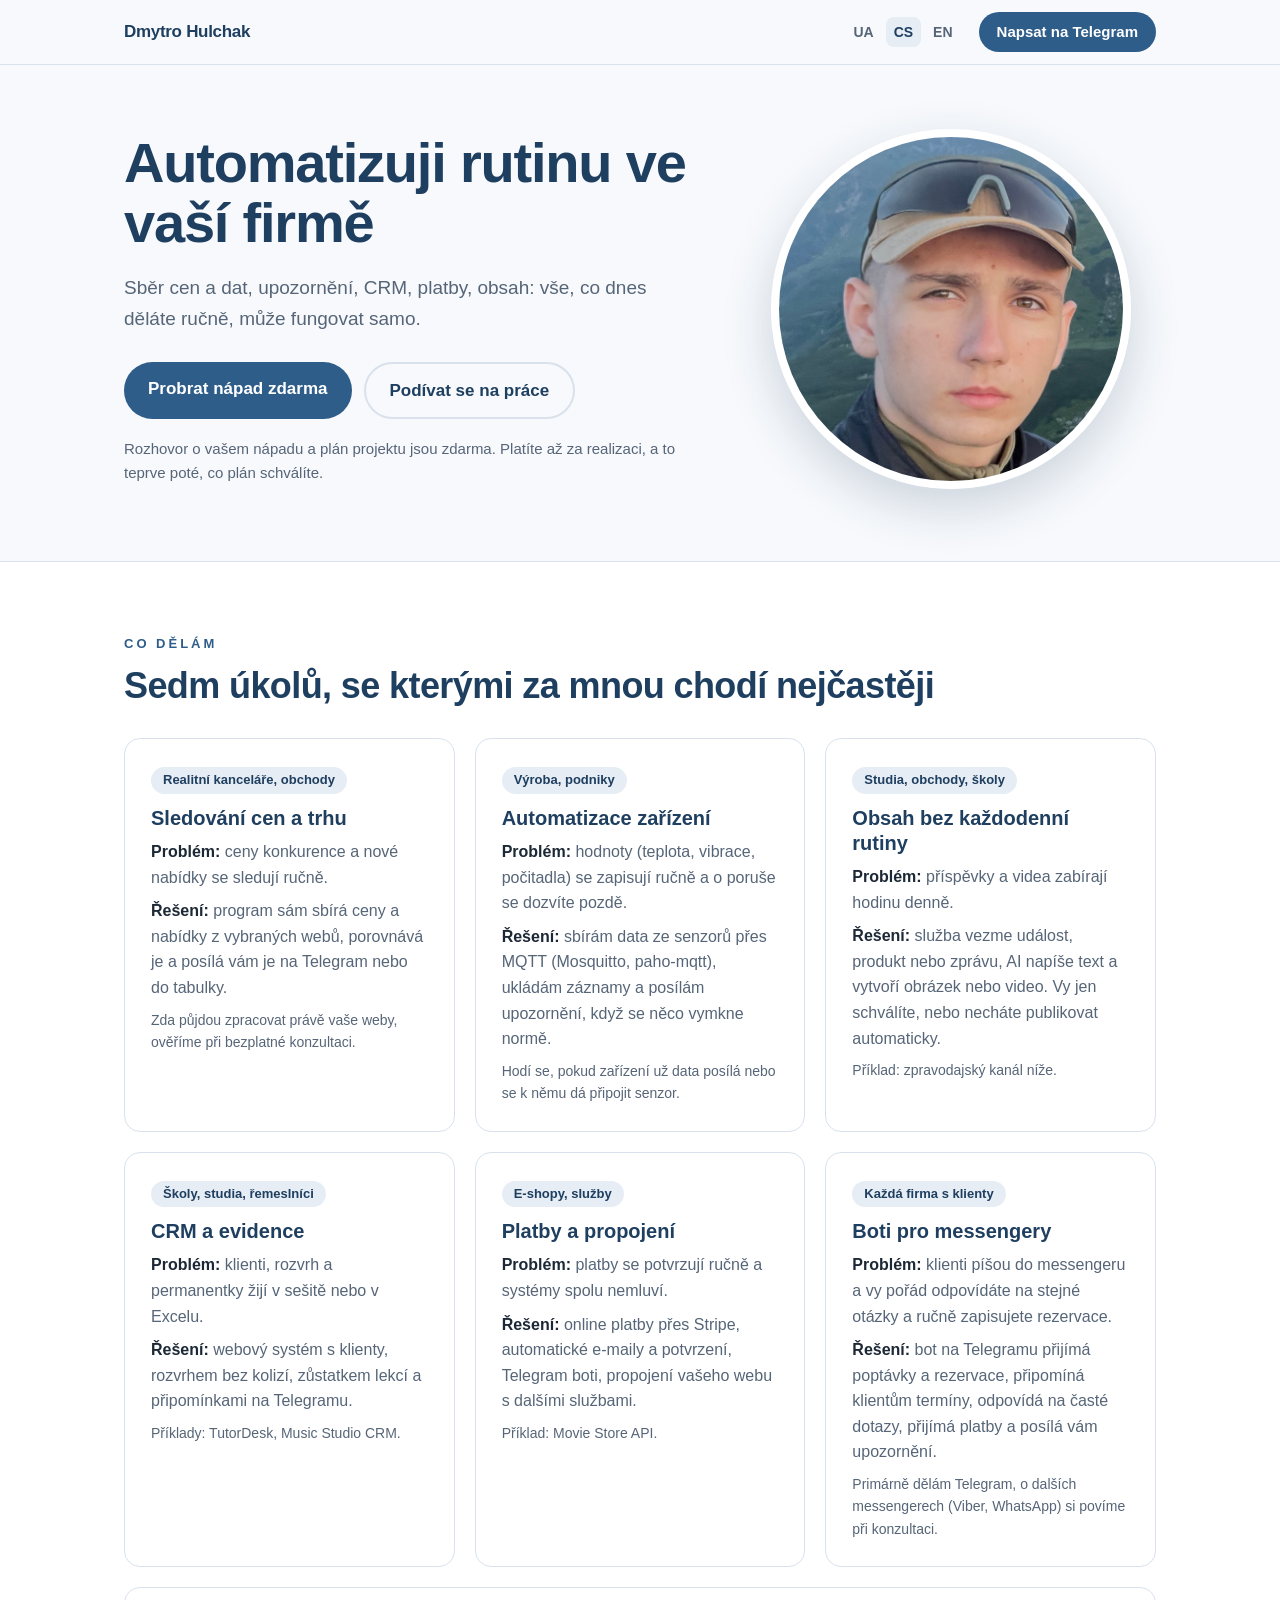
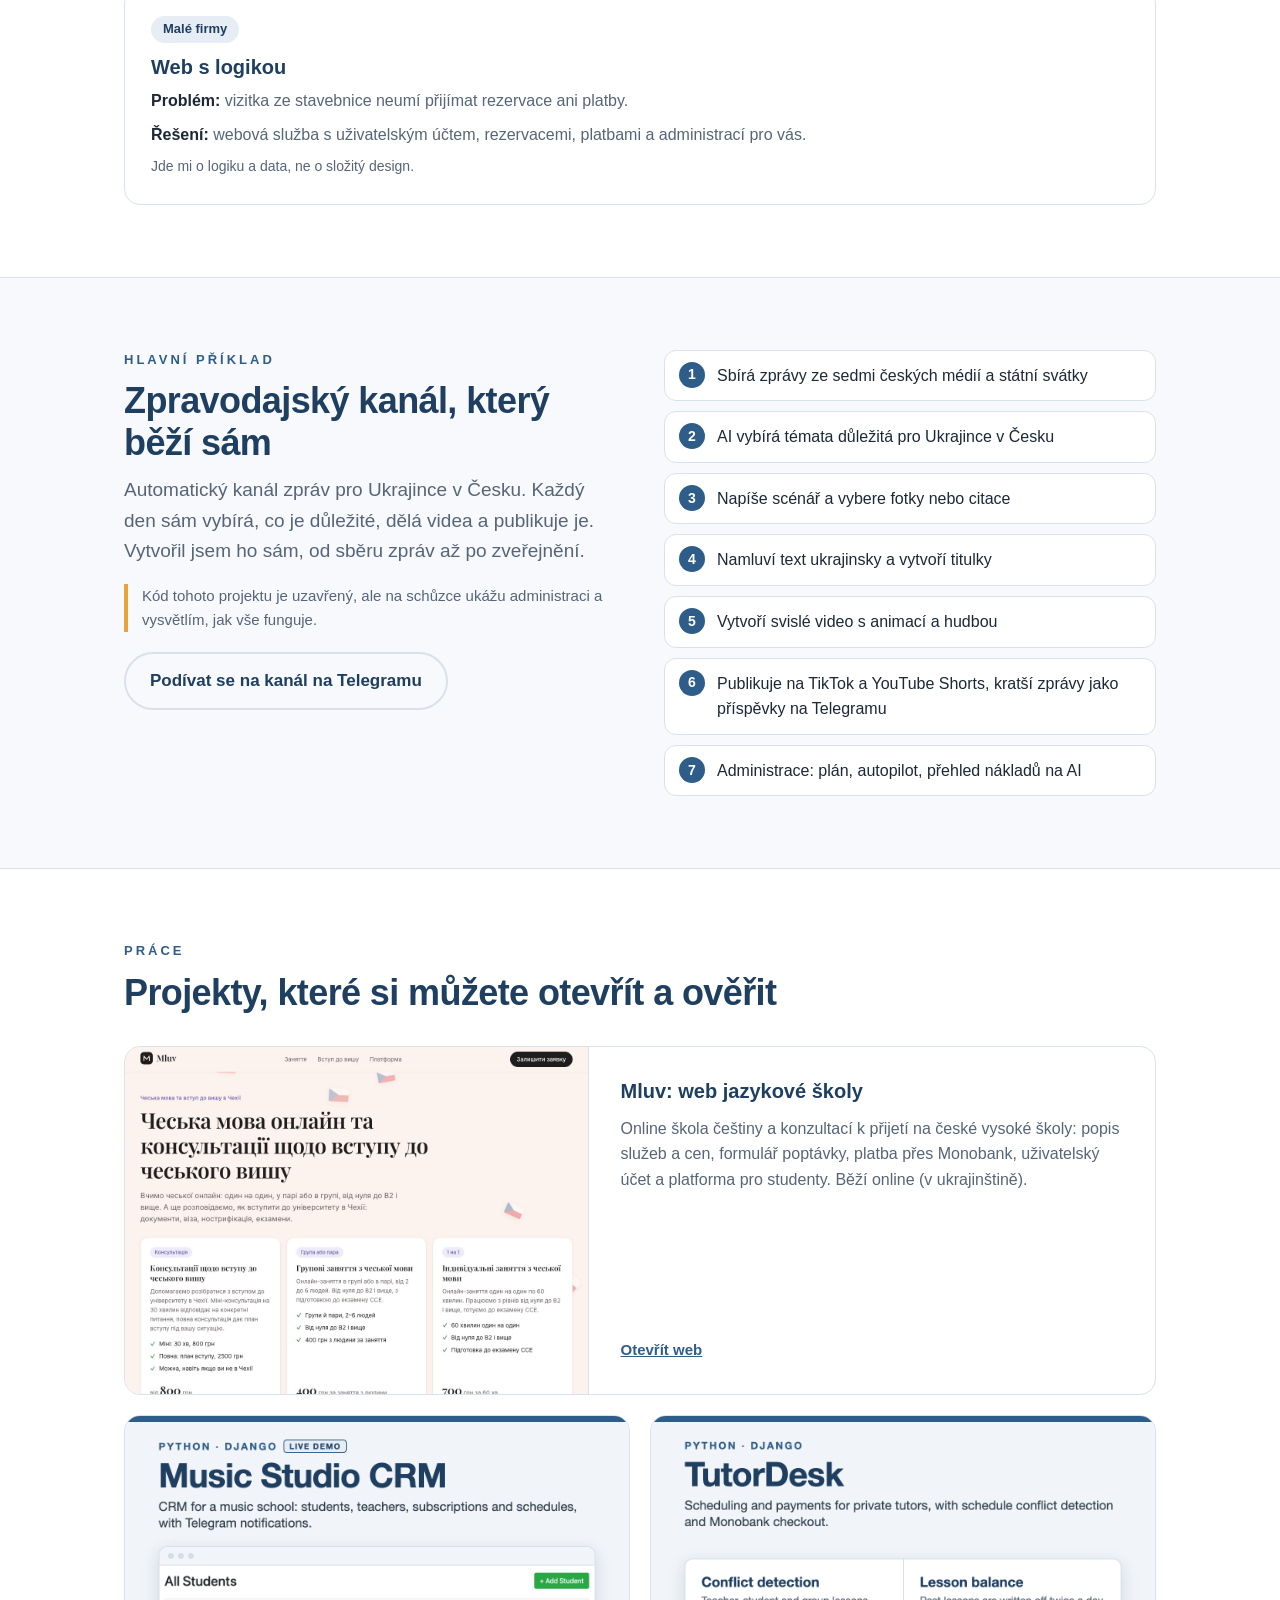
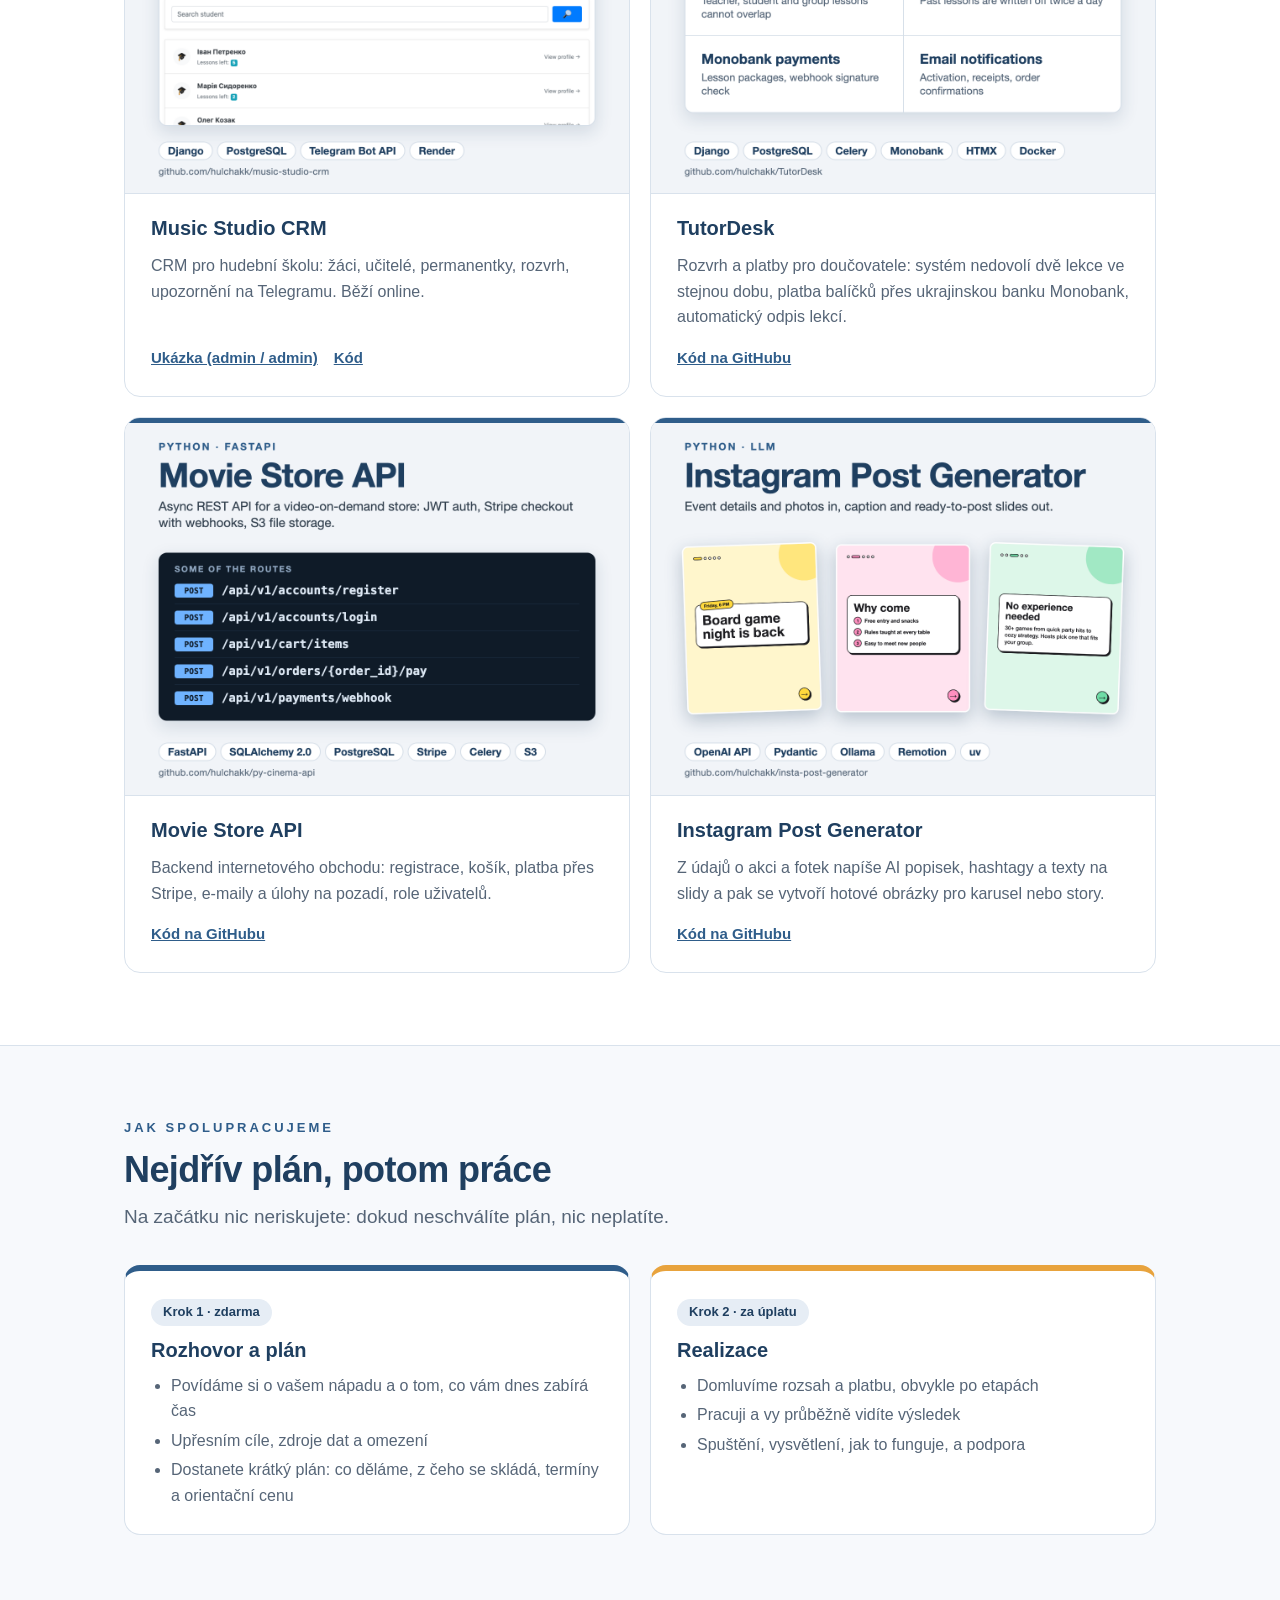
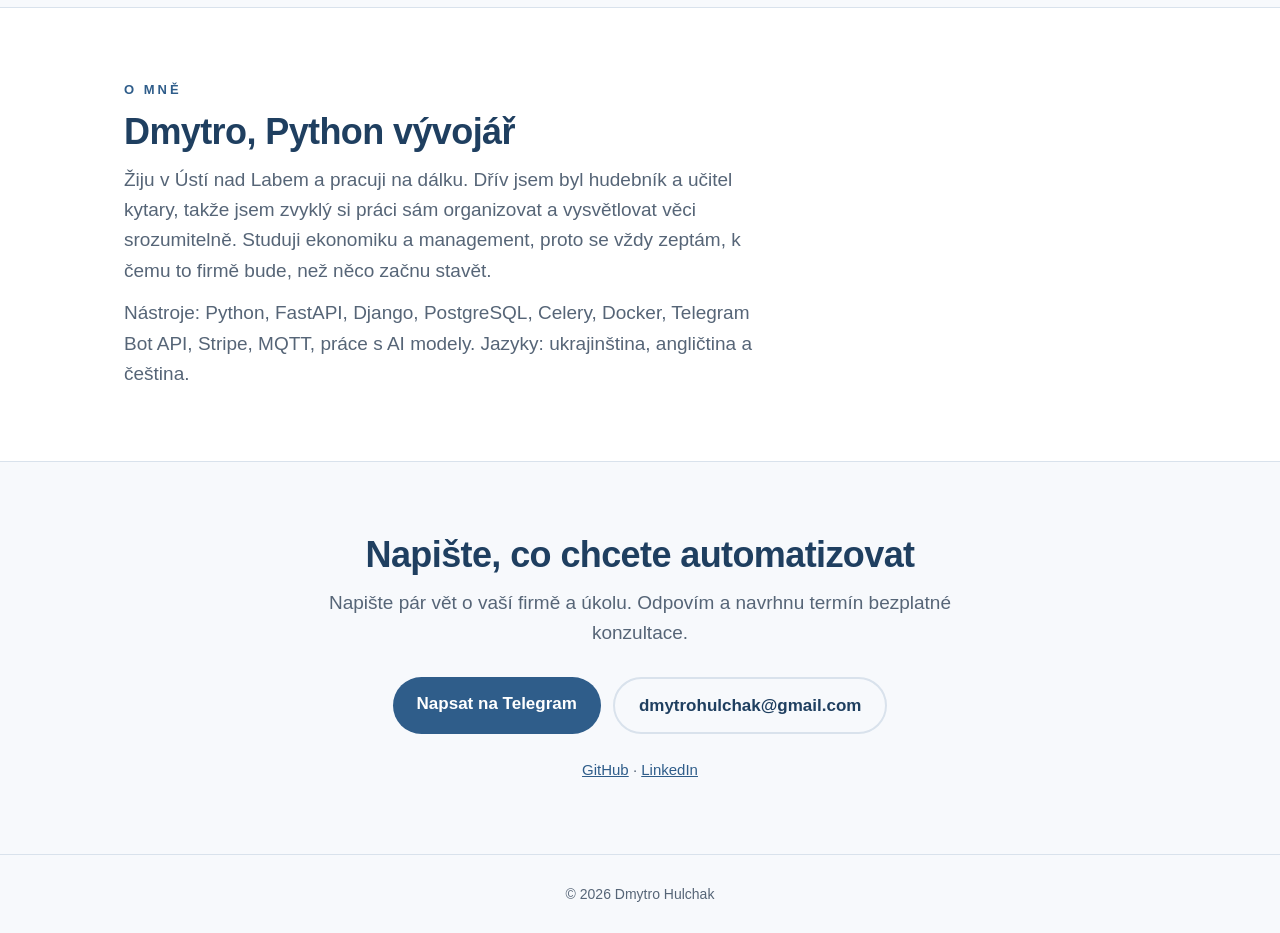
==== cs/index.html @ cee3b061 "Initial portfolio site (UA/CS/EN) Co-Authored-By: Claude Sonnet 5.5 <noreply@anthropic.com>" ====
<!DOCTYPE html>
<html lang="cs">
<head>
<meta charset="UTF-8">
<meta name="viewport" content="width=device-width, initial-scale=1">
<title>Dmytro Hulchak: automatizace a webové systémy pro firmy</title>
<meta name="description" content="Automatizuji rutinu ve firmách: sběr cen a dat, upozornění, CRM, platby, obsah. Nápad a plán probereme zdarma, realizace je zvlášť.">
<link rel="canonical" href="https://hulchakk.github.io/cs/">
<link rel="alternate" hreflang="uk" href="https://hulchakk.github.io/">
<link rel="alternate" hreflang="cs" href="https://hulchakk.github.io/cs/">
<link rel="alternate" hreflang="en" href="https://hulchakk.github.io/en/">
<meta property="og:type" content="website">
<meta property="og:title" content="Automatizace a webové systémy pro firmy">
<meta property="og:description" content="Sběr cen a dat, CRM, platby, obsah. Nápad a plán probereme zdarma.">
<meta property="og:image" content="https://hulchakk.github.io/img/og.png">
<meta property="og:url" content="https://hulchakk.github.io/cs/">
<meta name="twitter:card" content="summary_large_image">
<link rel="icon" href="/favicon.svg" type="image/svg+xml">
<link rel="stylesheet" href="/style.css">
</head>
<body>
<header>
  <div class="wrap">
    <a class="logo" href="/cs/">Dmytro Hulchak</a>
    <div class="right">
      <nav class="lang" aria-label="Jazyk">
        <a href="/">UA</a><a href="/cs/" aria-current="page">CS</a><a href="/en/">EN</a>
      </nav>
      <a class="btn small" href="https://t.me/dmytrohulchak">Napsat na Telegram</a>
    </div>
  </div>
</header>

<main>
<section class="hero">
  <div class="wrap">
    <div>
      <h1>Automatizuji rutinu ve vaší firmě</h1>
      <p class="lead">Sběr cen a dat, upozornění, CRM, platby, obsah: vše, co dnes děláte ručně, může fungovat samo.</p>
      <div class="actions">
        <a class="btn" href="https://t.me/dmytrohulchak">Probrat nápad zdarma</a>
        <a class="btn ghost" href="#cases">Podívat se na práce</a>
      </div>
      <p class="free">Rozhovor o vašem nápadu a plán projektu jsou zdarma. Platíte až za realizaci, a to teprve poté, co plán schválíte.</p>
    </div>
    <img class="photo" src="/img/photo.jpg" alt="Dmytro Hulchak" width="360" height="360">
  </div>
</section>

<section class="alt" id="services">
  <div class="wrap">
    <div class="kicker">Co dělám</div>
    <h2>Sedm úkolů, se kterými za mnou chodí nejčastěji</h2>
    <div class="grid three">
      <div class="card">
        <span class="tag">Realitní kanceláře, obchody</span>
        <h3>Sledování cen a trhu</h3>
        <p><b>Problém:</b> ceny konkurence a nové nabídky se sledují ručně.</p>
        <p><b>Řešení:</b> program sám sbírá ceny a nabídky z vybraných webů, porovnává je a posílá vám je na Telegram nebo do tabulky.</p>
        <p class="proof">Zda půjdou zpracovat právě vaše weby, ověříme při bezplatné konzultaci.</p>
      </div>
      <div class="card">
        <span class="tag">Výroba, podniky</span>
        <h3>Automatizace zařízení</h3>
        <p><b>Problém:</b> hodnoty (teplota, vibrace, počitadla) se zapisují ručně a o poruše se dozvíte pozdě.</p>
        <p><b>Řešení:</b> sbírám data ze senzorů přes MQTT (Mosquitto, paho-mqtt), ukládám záznamy a posílám upozornění, když se něco vymkne normě.</p>
        <p class="proof">Hodí se, pokud zařízení už data posílá nebo se k němu dá připojit senzor.</p>
      </div>
      <div class="card">
        <span class="tag">Studia, obchody, školy</span>
        <h3>Obsah bez každodenní rutiny</h3>
        <p><b>Problém:</b> příspěvky a videa zabírají hodinu denně.</p>
        <p><b>Řešení:</b> služba vezme událost, produkt nebo zprávu, AI napíše text a vytvoří obrázek nebo video. Vy jen schválíte, nebo necháte publikovat automaticky.</p>
        <p class="proof">Příklad: zpravodajský kanál níže.</p>
      </div>
      <div class="card">
        <span class="tag">Školy, studia, řemeslníci</span>
        <h3>CRM a evidence</h3>
        <p><b>Problém:</b> klienti, rozvrh a permanentky žijí v sešitě nebo v Excelu.</p>
        <p><b>Řešení:</b> webový systém s klienty, rozvrhem bez kolizí, zůstatkem lekcí a připomínkami na Telegramu.</p>
        <p class="proof">Příklady: TutorDesk, Music Studio CRM.</p>
      </div>
      <div class="card">
        <span class="tag">E-shopy, služby</span>
        <h3>Platby a propojení</h3>
        <p><b>Problém:</b> platby se potvrzují ručně a systémy spolu nemluví.</p>
        <p><b>Řešení:</b> online platby přes Stripe, automatické e-maily a potvrzení, Telegram boti, propojení vašeho webu s dalšími službami.</p>
        <p class="proof">Příklad: Movie Store API.</p>
      </div>
      <div class="card">
        <span class="tag">Každá firma s klienty</span>
        <h3>Boti pro messengery</h3>
        <p><b>Problém:</b> klienti píšou do messengeru a vy pořád odpovídáte na stejné otázky a ručně zapisujete rezervace.</p>
        <p><b>Řešení:</b> bot na Telegramu přijímá poptávky a rezervace, připomíná klientům termíny, odpovídá na časté dotazy, přijímá platby a posílá vám upozornění.</p>
        <p class="proof">Primárně dělám Telegram, o dalších messengerech (Viber, WhatsApp) si povíme při konzultaci.</p>
      </div>
      <div class="card">
        <span class="tag">Malé firmy</span>
        <h3>Web s logikou</h3>
        <p><b>Problém:</b> vizitka ze stavebnice neumí přijímat rezervace ani platby.</p>
        <p><b>Řešení:</b> webová služba s uživatelským účtem, rezervacemi, platbami a administrací pro vás.</p>
        <p class="proof">Jde mi o logiku a data, ne o složitý design.</p>
      </div>
    </div>
  </div>
</section>

<section id="news">
  <div class="wrap news">
    <div>
      <div class="kicker">Hlavní příklad</div>
      <h2>Zpravodajský kanál, který běží sám</h2>
      <p class="lead">Automatický kanál zpráv pro Ukrajince v Česku. Každý den sám vybírá, co je důležité, dělá videa a publikuje je. Vytvořil jsem ho sám, od sběru zpráv až po zveřejnění.</p>
      <p class="note">Kód tohoto projektu je uzavřený, ale na schůzce ukážu administraci a vysvětlím, jak vše funguje.</p>
      <p style="margin-top:20px"><a class="btn ghost" href="https://t.me/ceskoua">Podívat se na kanál na Telegramu</a></p>
    </div>
    <ol class="steps">
      <li>Sbírá zprávy ze sedmi českých médií a státní svátky</li>
      <li>AI vybírá témata důležitá pro Ukrajince v Česku</li>
      <li>Napíše scénář a vybere fotky nebo citace</li>
      <li>Namluví text ukrajinsky a vytvoří titulky</li>
      <li>Vytvoří svislé video s animací a hudbou</li>
      <li>Publikuje na TikTok a YouTube Shorts, kratší zprávy jako příspěvky na Telegramu</li>
      <li>Administrace: plán, autopilot, přehled nákladů na AI</li>
    </ol>
  </div>
</section>

<section class="alt" id="cases">
  <div class="wrap">
    <div class="kicker">Práce</div>
    <h2>Projekty, které si můžete otevřít a ověřit</h2>
    <div class="grid two">
      <div class="card case wide">
        <img src="/img/mluv.jpg" alt="Mluv" width="1200" height="900" loading="lazy">
        <div class="body">
          <h3>Mluv: web jazykové školy</h3>
          <p>Online škola češtiny a konzultací k přijetí na české vysoké školy: popis služeb a cen, formulář poptávky, platba přes Monobank, uživatelský účet a platforma pro studenty. Běží online (v ukrajinštině).</p>
          <div class="links"><a href="https://mluv.space/">Otevřít web</a></div>
        </div>
      </div>
      <div class="card case">
        <img src="/img/music-studio-crm.png" alt="Music Studio CRM" width="1200" height="900" loading="lazy">
        <div class="body">
          <h3>Music Studio CRM</h3>
          <p>CRM pro hudební školu: žáci, učitelé, permanentky, rozvrh, upozornění na Telegramu. Běží online.</p>
          <div class="links"><a href="https://music-studio-crm.onrender.com">Ukázka (admin / admin)</a><a href="https://github.com/hulchakk/music-studio-crm">Kód</a></div>
        </div>
      </div>
      <div class="card case">
        <img src="/img/tutordesk.png" alt="TutorDesk" width="1200" height="900" loading="lazy">
        <div class="body">
          <h3>TutorDesk</h3>
          <p>Rozvrh a platby pro doučovatele: systém nedovolí dvě lekce ve stejnou dobu, platba balíčků přes ukrajinskou banku Monobank, automatický odpis lekcí.</p>
          <div class="links"><a href="https://github.com/hulchakk/TutorDesk">Kód na GitHubu</a></div>
        </div>
      </div>
      <div class="card case">
        <img src="/img/movie-store.png" alt="Movie Store API" width="1200" height="900" loading="lazy">
        <div class="body">
          <h3>Movie Store API</h3>
          <p>Backend internetového obchodu: registrace, košík, platba přes Stripe, e-maily a úlohy na pozadí, role uživatelů.</p>
          <div class="links"><a href="https://github.com/hulchakk/py-cinema-api">Kód na GitHubu</a></div>
        </div>
      </div>
      <div class="card case">
        <img src="/img/insta-post-generator.png" alt="Instagram Post Generator" width="1200" height="900" loading="lazy">
        <div class="body">
          <h3>Instagram Post Generator</h3>
          <p>Z údajů o akci a fotek napíše AI popisek, hashtagy a texty na slidy a pak se vytvoří hotové obrázky pro karusel nebo story.</p>
          <div class="links"><a href="https://github.com/hulchakk/insta-post-generator">Kód na GitHubu</a></div>
        </div>
      </div>
    </div>
  </div>
</section>

<section id="process">
  <div class="wrap">
    <div class="kicker">Jak spolupracujeme</div>
    <h2>Nejdřív plán, potom práce</h2>
    <p class="lead">Na začátku nic neriskujete: dokud neschválíte plán, nic neplatíte.</p>
    <div class="grid two">
      <div class="card stage">
        <span class="tag">Krok 1 · zdarma</span>
        <h3>Rozhovor a plán</h3>
        <ul>
          <li>Povídáme si o vašem nápadu a o tom, co vám dnes zabírá čas</li>
          <li>Upřesním cíle, zdroje dat a omezení</li>
          <li>Dostanete krátký plán: co děláme, z čeho se skládá, termíny a orientační cenu</li>
        </ul>
      </div>
      <div class="card stage paid">
        <span class="tag">Krok 2 · za úplatu</span>
        <h3>Realizace</h3>
        <ul>
          <li>Domluvíme rozsah a platbu, obvykle po etapách</li>
          <li>Pracuji a vy průběžně vidíte výsledek</li>
          <li>Spuštění, vysvětlení, jak to funguje, a podpora</li>
        </ul>
      </div>
    </div>
  </div>
</section>

<section class="alt" id="about">
  <div class="wrap">
    <div class="kicker">O mně</div>
    <h2>Dmytro, Python vývojář</h2>
    <p class="lead">Žiju v Ústí nad Labem a pracuji na dálku. Dřív jsem byl hudebník a učitel kytary, takže jsem zvyklý si práci sám organizovat a vysvětlovat věci srozumitelně. Studuji ekonomiku a management, proto se vždy zeptám, k čemu to firmě bude, než něco začnu stavět.</p>
    <p class="lead" style="margin-top:12px">Nástroje: Python, FastAPI, Django, PostgreSQL, Celery, Docker, Telegram Bot API, Stripe, MQTT, práce s AI modely. Jazyky: ukrajinština, angličtina a čeština.</p>
  </div>
</section>

<section class="contact" id="contact">
  <div class="wrap">
    <h2>Napište, co chcete automatizovat</h2>
    <p class="lead">Napište pár vět o vaší firmě a úkolu. Odpovím a navrhnu termín bezplatné konzultace.</p>
    <div class="actions">
      <a class="btn" href="https://t.me/dmytrohulchak">Napsat na Telegram</a>
      <a class="btn ghost" href="mailto:dmytrohulchak@gmail.com">dmytrohulchak@gmail.com</a>
    </div>
    <p class="meta"><a href="https://github.com/hulchakk">GitHub</a> · <a href="http://www.linkedin.com/in/dmytro-hulchak">LinkedIn</a></p>
  </div>
</section>
</main>

<footer>© 2026 Dmytro Hulchak</footer>
</body>
</html>
---- style.css ----
:root {
  --ink: #1c2836;
  --muted: #566577;
  --accent: #2f5d8a;
  --accent-dark: #1f3f60;
  --accent-soft: #e6edf5;
  --bg: #f7f9fc;
  --card: #fff;
  --line: #d9e2ec;
  --warm: #e8a33d;
  --radius: 16px;
}
* { box-sizing: border-box; margin: 0; padding: 0; }
html { scroll-behavior: smooth; }
body { font: 17px/1.6 -apple-system, "Segoe UI", Roboto, "Helvetica Neue", Arial, sans-serif; color: var(--ink); background: var(--bg); }
img { max-width: 100%; height: auto; display: block; }
a { color: var(--accent); }
.wrap { max-width: 1080px; margin: 0 auto; padding: 0 24px; }
section { padding: 72px 0; }
section.alt { background: #fff; border-top: 1px solid var(--line); border-bottom: 1px solid var(--line); }
h1 { font-size: clamp(34px, 5.5vw, 56px); line-height: 1.08; letter-spacing: -1.2px; color: var(--accent-dark); }
h2 { font-size: clamp(26px, 3.6vw, 36px); line-height: 1.15; letter-spacing: -.6px; color: var(--accent-dark); margin-bottom: 12px; }
h3 { font-size: 20px; line-height: 1.25; color: var(--accent-dark); margin-bottom: 8px; }
.lead { font-size: 19px; color: var(--muted); max-width: 640px; }
.kicker { font-size: 13px; font-weight: 700; letter-spacing: 3px; text-transform: uppercase; color: var(--accent); margin-bottom: 10px; }

header { position: sticky; top: 0; z-index: 10; background: rgba(247, 249, 252, .92); backdrop-filter: blur(8px); border-bottom: 1px solid var(--line); }
header .wrap { display: flex; align-items: center; justify-content: space-between; gap: 16px; height: 64px; }
.logo { font-weight: 700; color: var(--accent-dark); text-decoration: none; letter-spacing: -.3px; }
.right { display: flex; align-items: center; gap: 18px; }
.lang { display: flex; gap: 4px; font-size: 14px; font-weight: 600; }
.lang a { text-decoration: none; color: var(--muted); padding: 4px 8px; border-radius: 8px; }
.lang a[aria-current] { background: var(--accent-soft); color: var(--accent-dark); }

.btn { display: inline-block; background: var(--accent); color: #fff; text-decoration: none; font-weight: 600; padding: 13px 24px; border-radius: 999px; transition: background .15s; }
.btn:hover { background: var(--accent-dark); }
.btn.small { padding: 8px 18px; font-size: 15px; }
.btn.ghost { background: transparent; color: var(--accent-dark); border: 2px solid var(--line); }
.btn.ghost:hover { background: var(--accent-soft); }

.hero { padding: 64px 0 72px; }
.hero .wrap { display: grid; grid-template-columns: 1.4fr 1fr; gap: 48px; align-items: center; }
.hero p.lead { margin: 20px 0 28px; }
.hero .actions { display: flex; gap: 12px; flex-wrap: wrap; }
.hero .free { margin-top: 18px; font-size: 15px; color: var(--muted); }
.photo { width: 100%; max-width: 360px; aspect-ratio: 1; object-fit: cover; border-radius: 50%; border: 8px solid #fff; box-shadow: 0 18px 50px rgba(31, 63, 96, .2); justify-self: center; }

.grid { display: grid; gap: 20px; margin-top: 32px; }
.grid.three { grid-template-columns: repeat(3, 1fr); }
.grid.two { grid-template-columns: repeat(2, 1fr); }
.card { background: var(--card); border: 1px solid var(--line); border-radius: var(--radius); padding: 26px; }
.card p { color: var(--muted); font-size: 16px; }
.card p + p { margin-top: 8px; }
.card b { color: var(--ink); }
.tag { font-size: 13px; font-weight: 600; color: var(--accent-dark); background: var(--accent-soft); border-radius: 999px; padding: 3px 12px; display: inline-block; margin-bottom: 12px; }
.proof { margin-top: 12px; font-size: 14px !important; }

.case { padding: 0; overflow: hidden; display: flex; flex-direction: column; }
.case img { width: 100%; border-bottom: 1px solid var(--line); aspect-ratio: 4 / 3; object-fit: cover; }
.case .body { padding: 22px 26px 26px; display: flex; flex-direction: column; gap: 4px; flex: 1; }
.case .links { margin-top: auto; padding-top: 12px; font-size: 15px; font-weight: 600; display: flex; gap: 16px; flex-wrap: wrap; }

.news { display: grid; grid-template-columns: 1fr 1fr; gap: 48px; align-items: start; }
.steps { list-style: none; counter-reset: s; display: grid; gap: 10px; }
.steps li { counter-increment: s; background: var(--card); border: 1px solid var(--line); border-radius: 12px; padding: 12px 16px 12px 52px; position: relative; font-size: 16px; }
.steps li::before { content: counter(s); position: absolute; left: 14px; top: 11px; width: 26px; height: 26px; border-radius: 50%; background: var(--accent); color: #fff; font-size: 14px; font-weight: 700; display: grid; place-items: center; }
.note { margin-top: 18px; font-size: 15px; color: var(--muted); border-left: 4px solid var(--warm); padding-left: 14px; }

.stage { border-top: 6px solid var(--accent); }
.stage.paid { border-top-color: var(--warm); }
.stage ul { margin: 10px 0 0 20px; color: var(--muted); font-size: 16px; }
.stage li + li { margin-top: 4px; }

.contact { text-align: center; }
.contact .lead { margin: 0 auto 28px; }
.contact .actions { display: flex; gap: 12px; justify-content: center; flex-wrap: wrap; }
.contact .meta { margin-top: 24px; color: var(--muted); font-size: 15px; }
footer { padding: 28px 0; text-align: center; font-size: 14px; color: var(--muted); border-top: 1px solid var(--line); }

@media (max-width: 860px) {
  section { padding: 52px 0; }
  .hero .wrap, .news { grid-template-columns: 1fr; gap: 32px; }
  .photo { max-width: 220px; order: -1; justify-self: start; }
  .grid.three, .grid.two { grid-template-columns: 1fr; }
  header .btn { display: none; }
}

.grid.three > .card:last-child:nth-child(3n+1) { grid-column: 1 / -1; }
.case.wide { grid-column: 1 / -1; flex-direction: row; }
.case.wide img { width: 45%; border-bottom: 0; border-right: 1px solid var(--line); }
.case.wide .body { justify-content: center; padding: 32px; }
@media (max-width: 860px) {
  .case.wide { flex-direction: column; }
  .case.wide img { width: 100%; border-right: 0; border-bottom: 1px solid var(--line); }
}
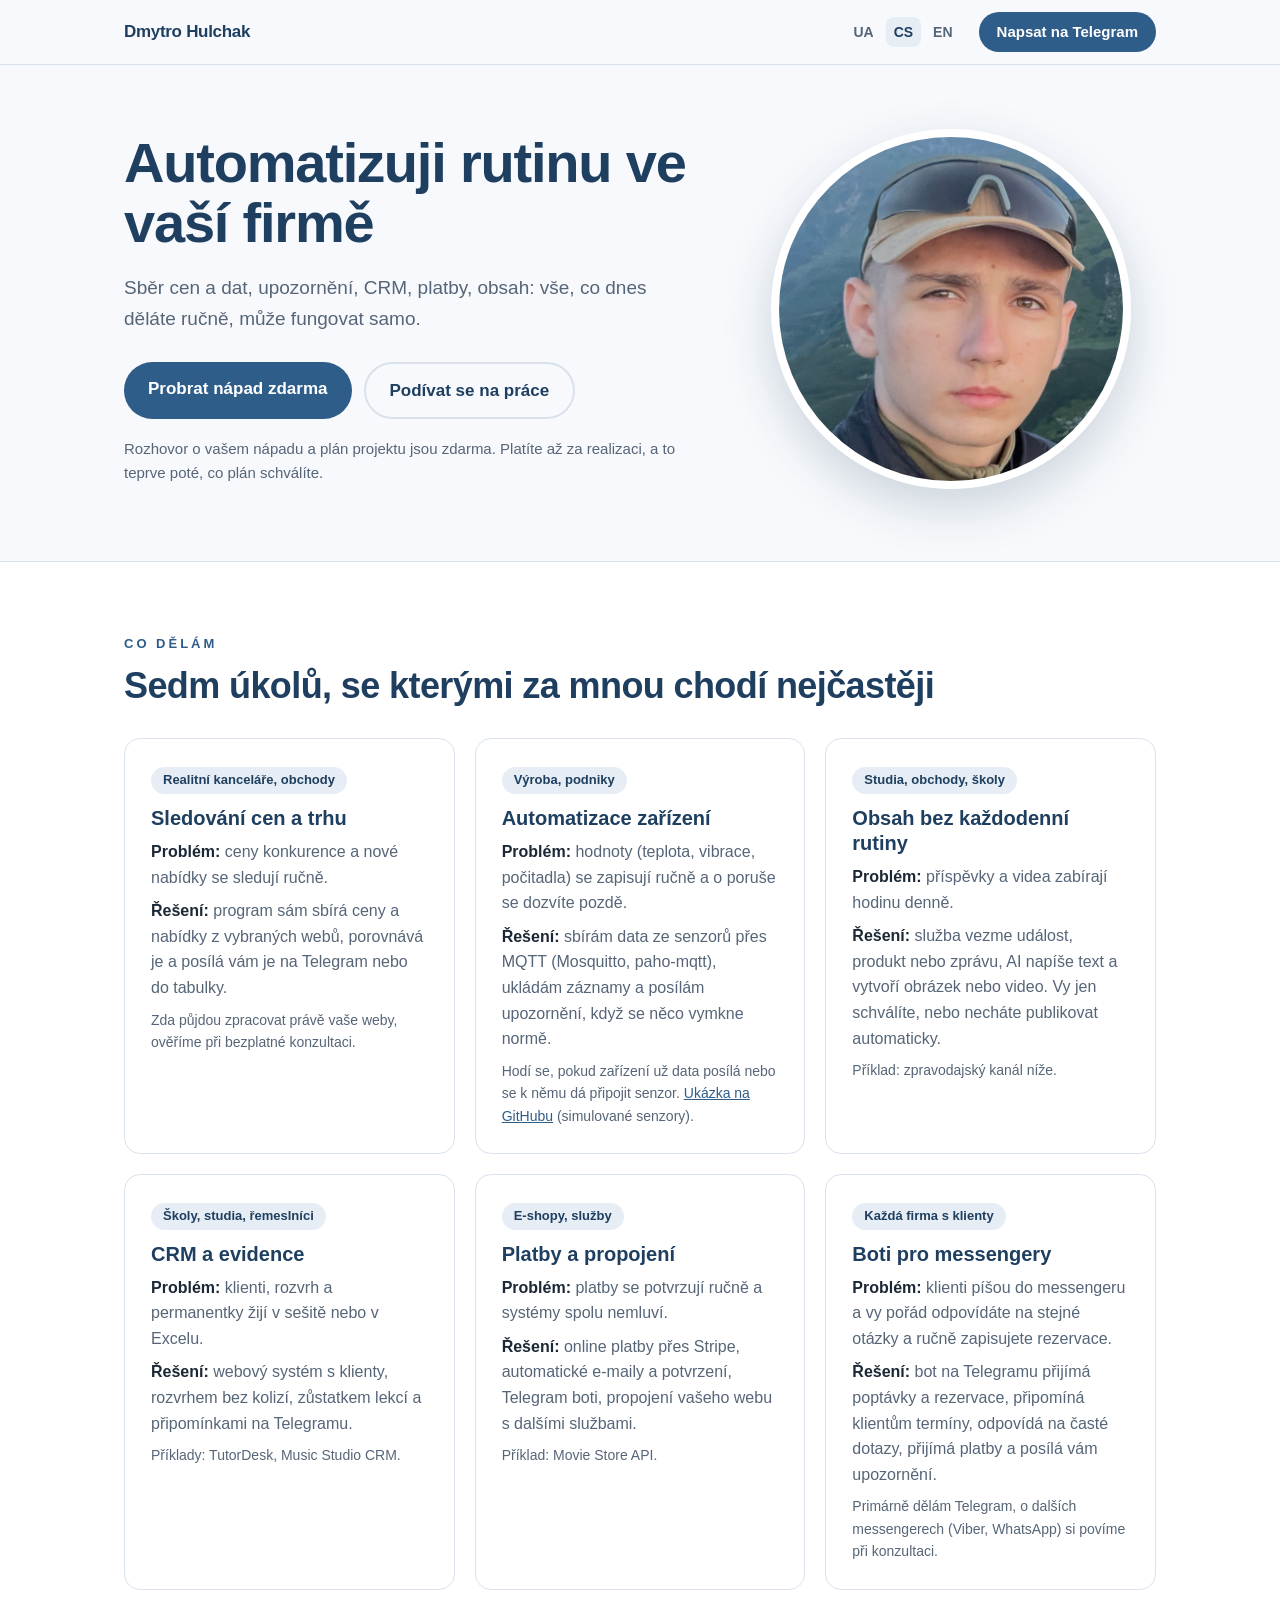
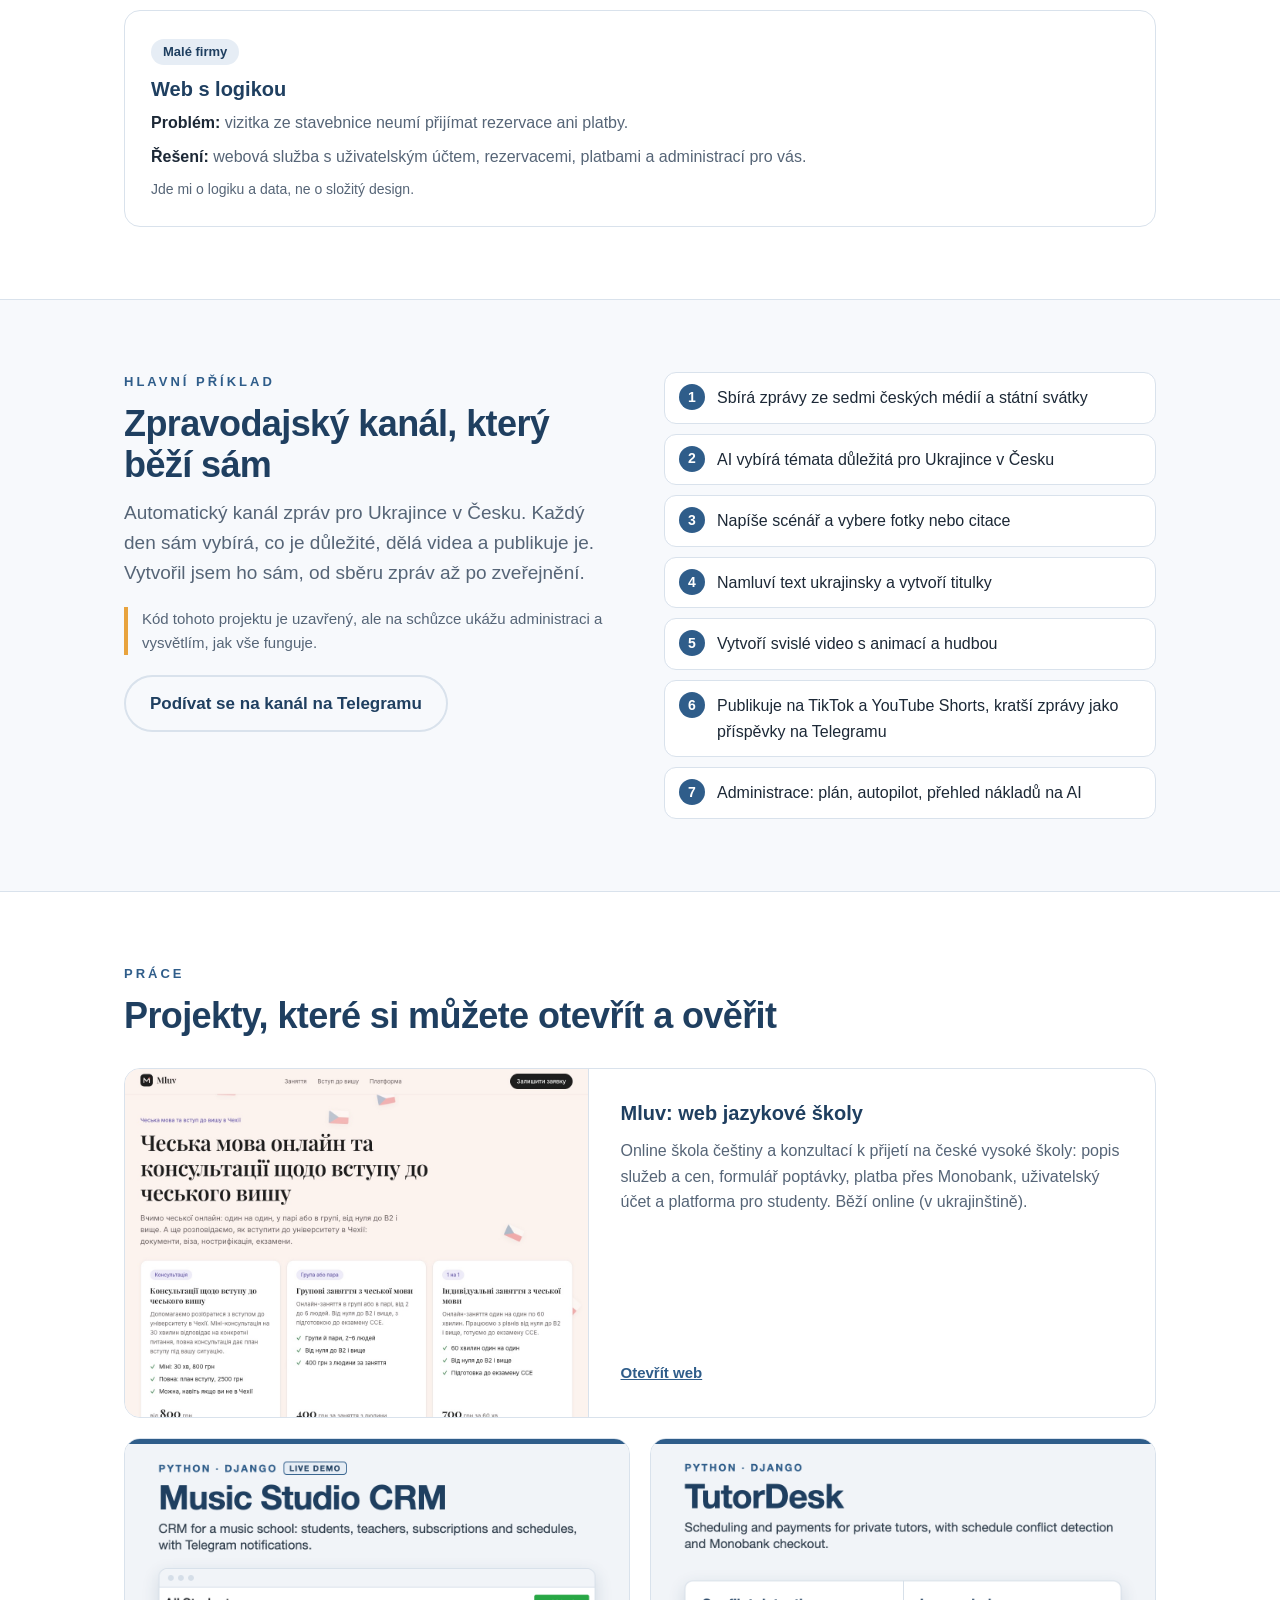
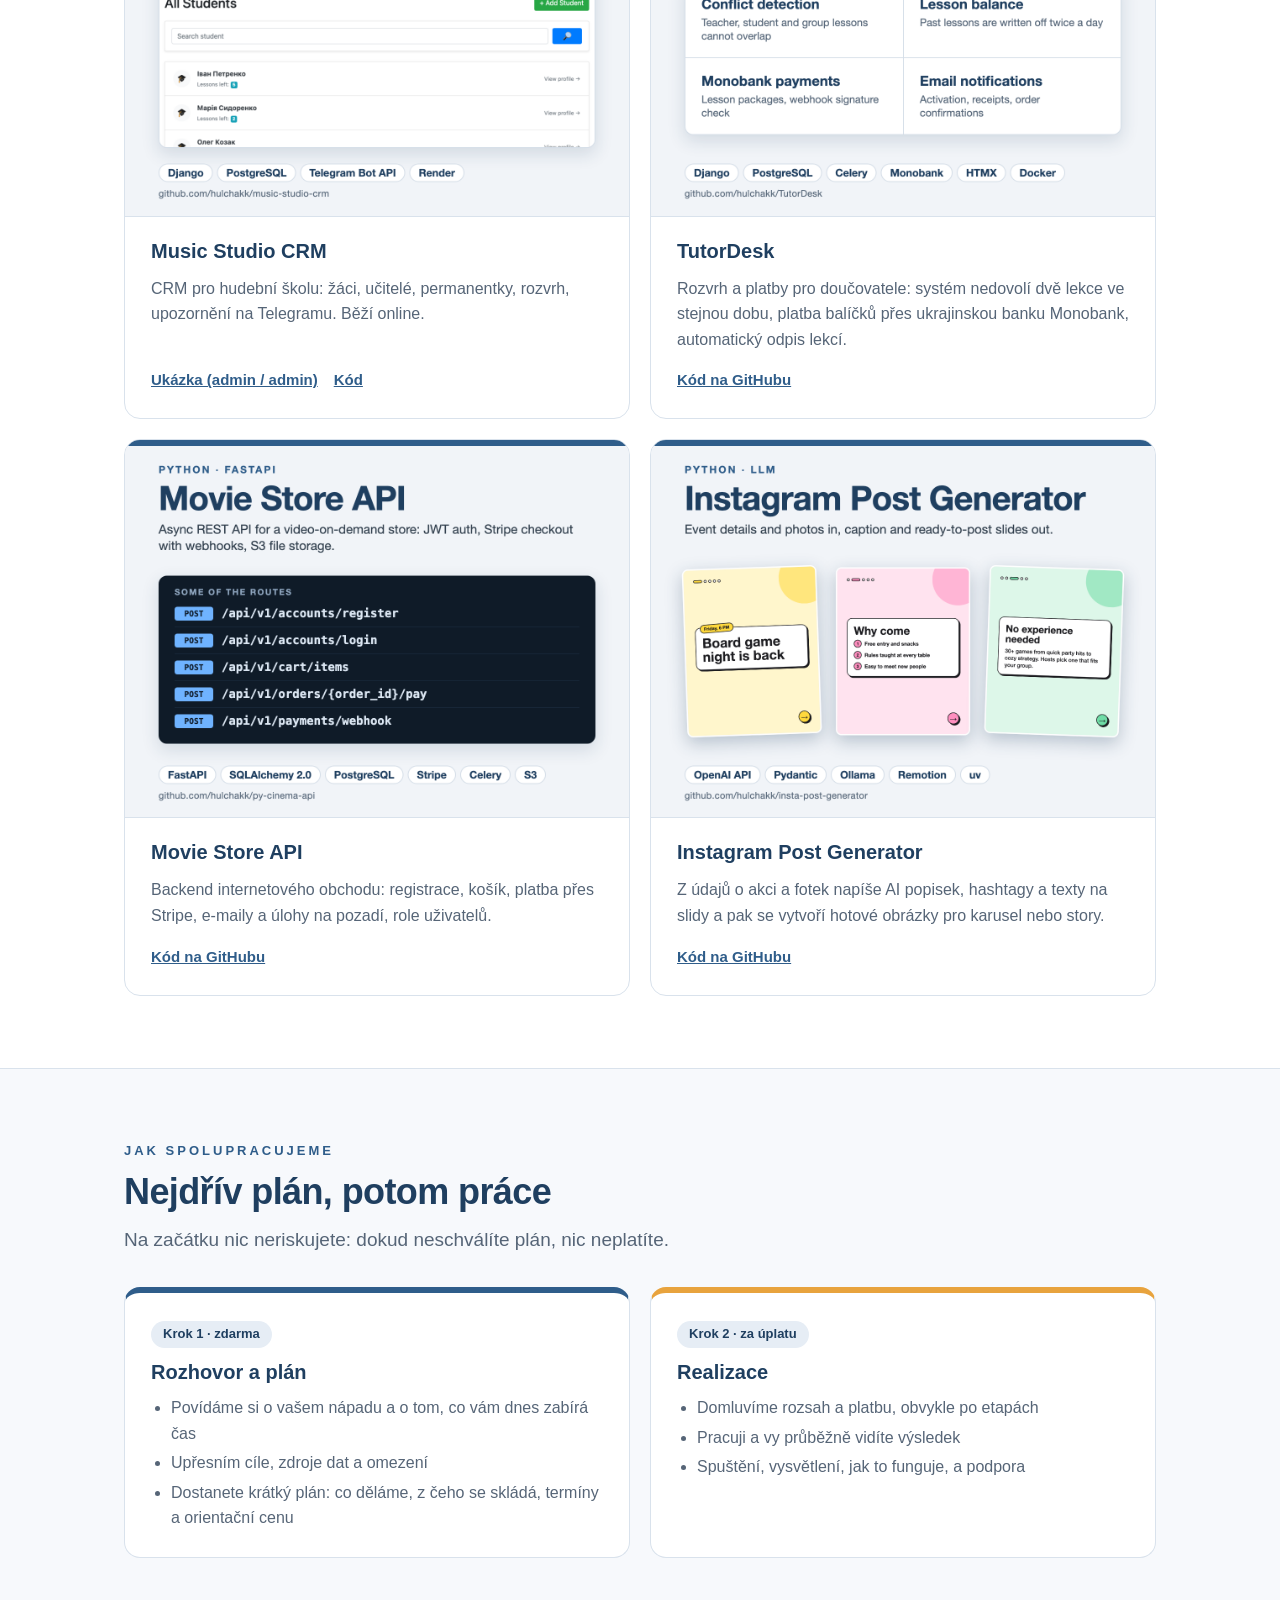
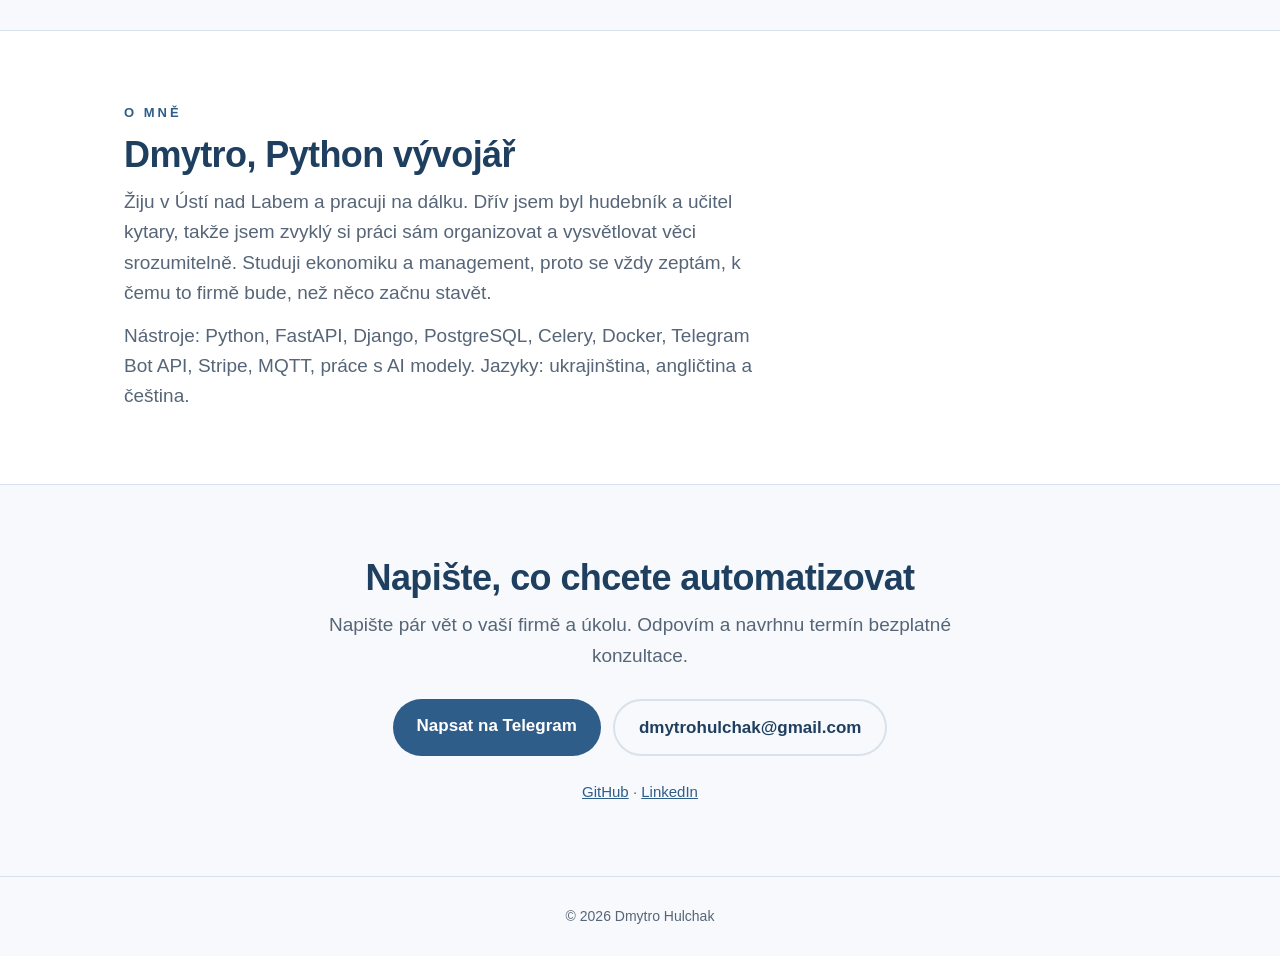
==== commit cbd01c86: "Add Mluv case, messenger bots service, MQTT demo link Co-Authored-By: Claude Sonnet 5.5 <noreply@ant" ====
--- a/cs/index.html
+++ b/cs/index.html
@@ -64,7 +64,7 @@
         <h3>Automatizace zařízení</h3>
         <p><b>Problém:</b> hodnoty (teplota, vibrace, počitadla) se zapisují ručně a o poruše se dozvíte pozdě.</p>
         <p><b>Řešení:</b> sbírám data ze senzorů přes MQTT (Mosquitto, paho-mqtt), ukládám záznamy a posílám upozornění, když se něco vymkne normě.</p>
-        <p class="proof">Hodí se, pokud zařízení už data posílá nebo se k němu dá připojit senzor.</p>
+        <p class="proof">Hodí se, pokud zařízení už data posílá nebo se k němu dá připojit senzor. <a href="https://github.com/hulchakk/mqtt-sensor-alerts">Ukázka na GitHubu</a> (simulované senzory).</p>
       </div>
       <div class="card">
         <span class="tag">Studia, obchody, školy</span>
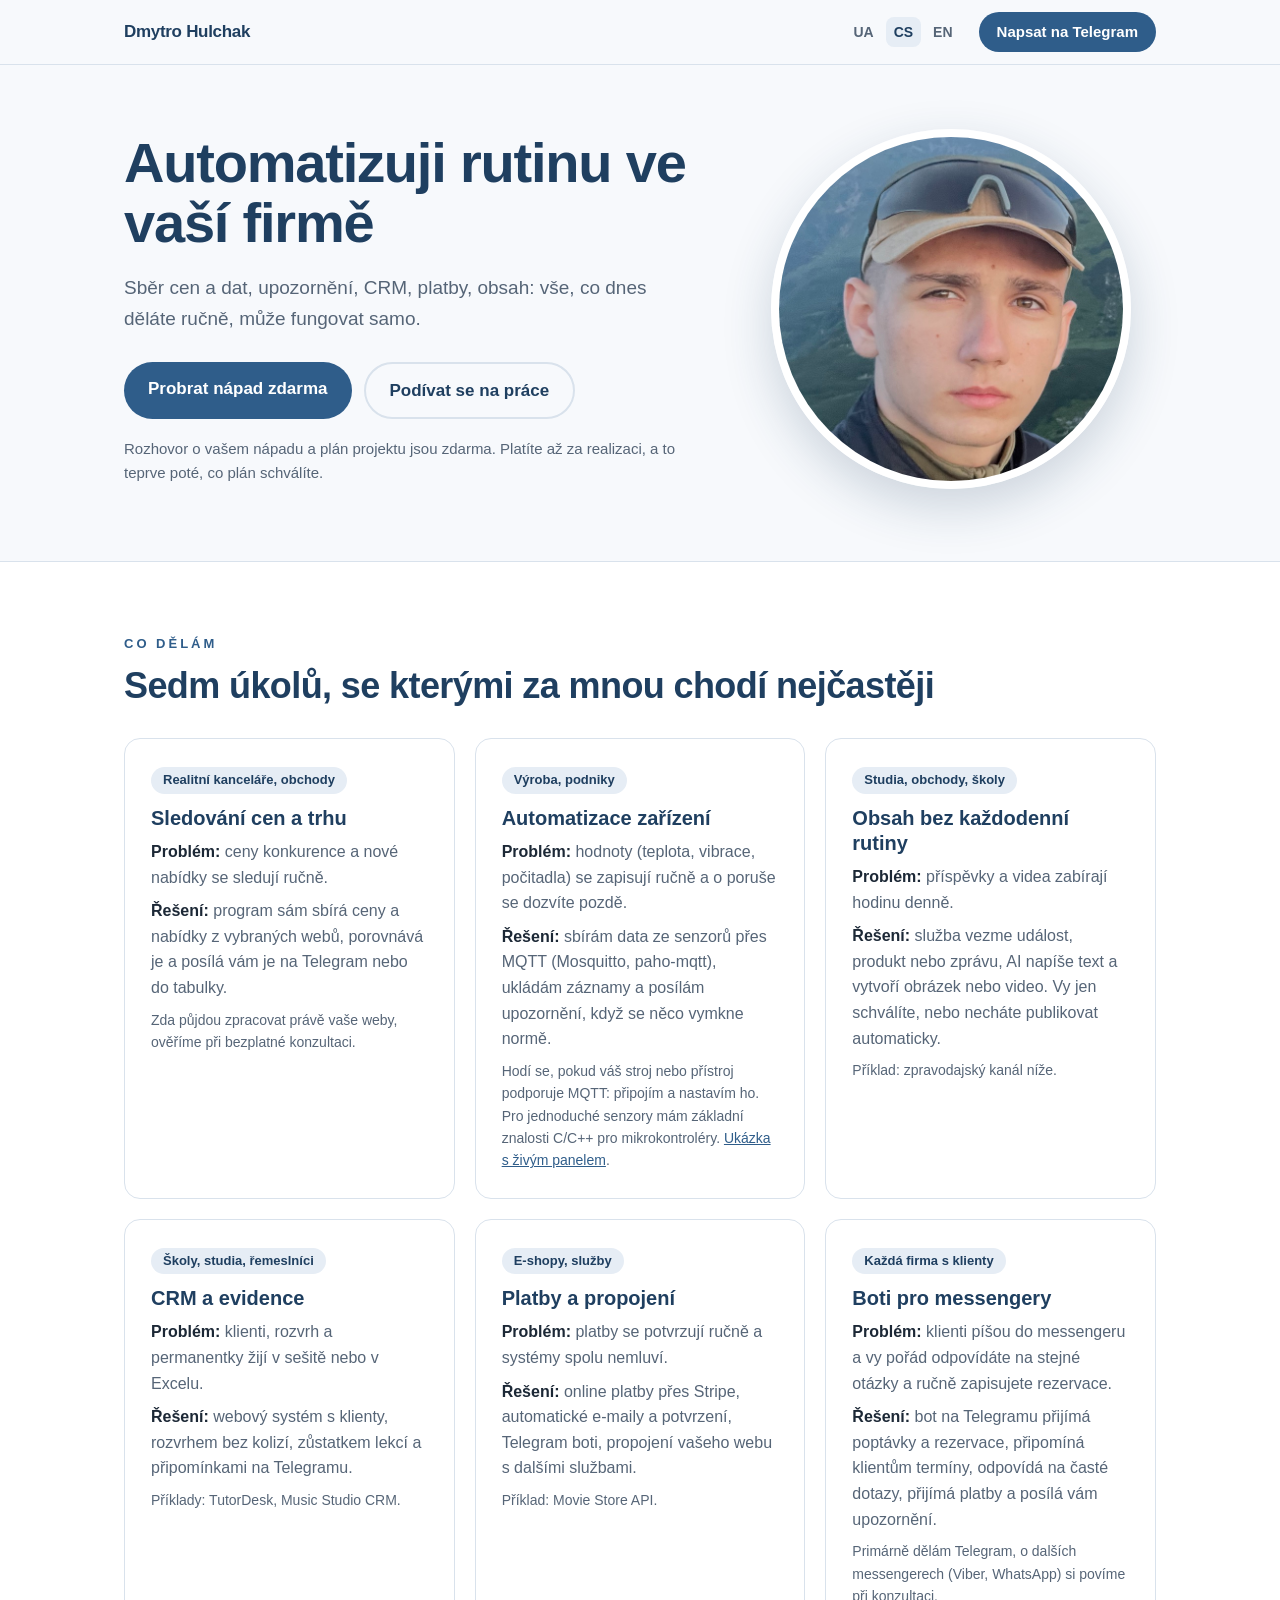
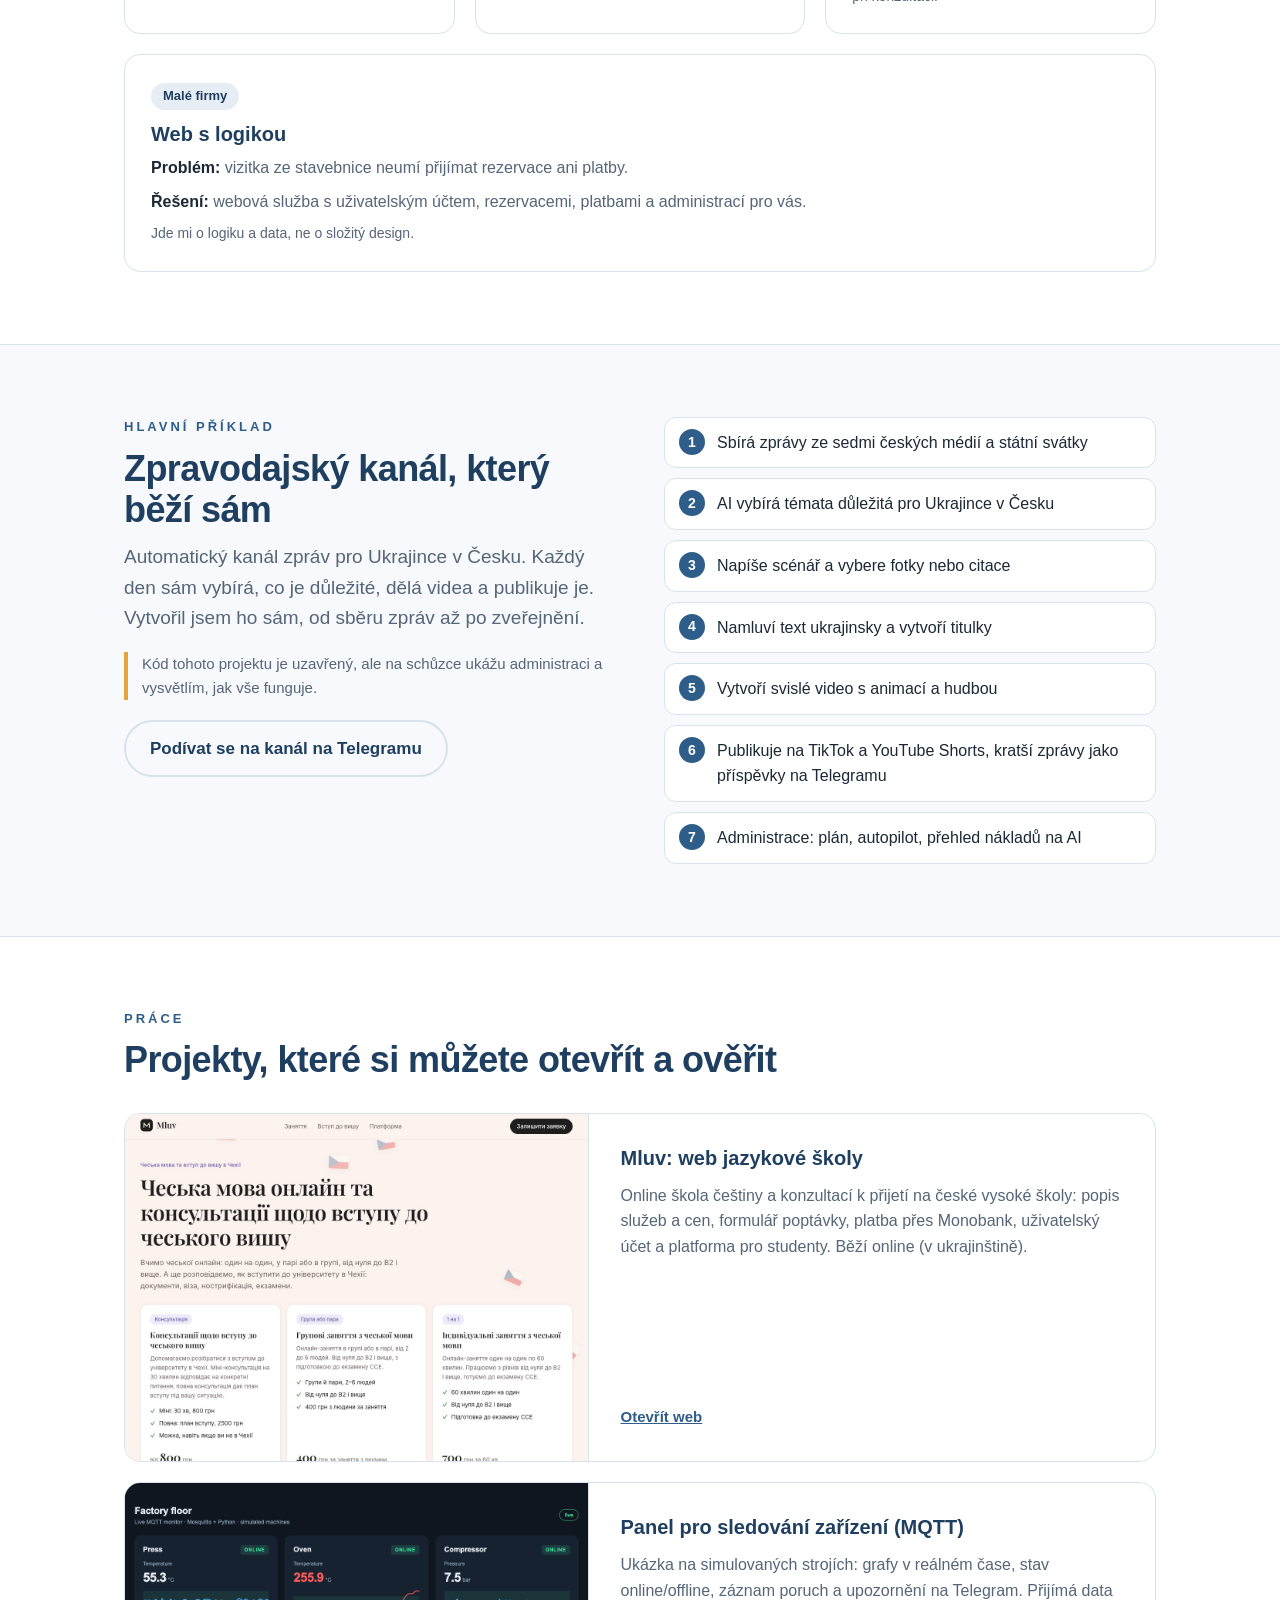
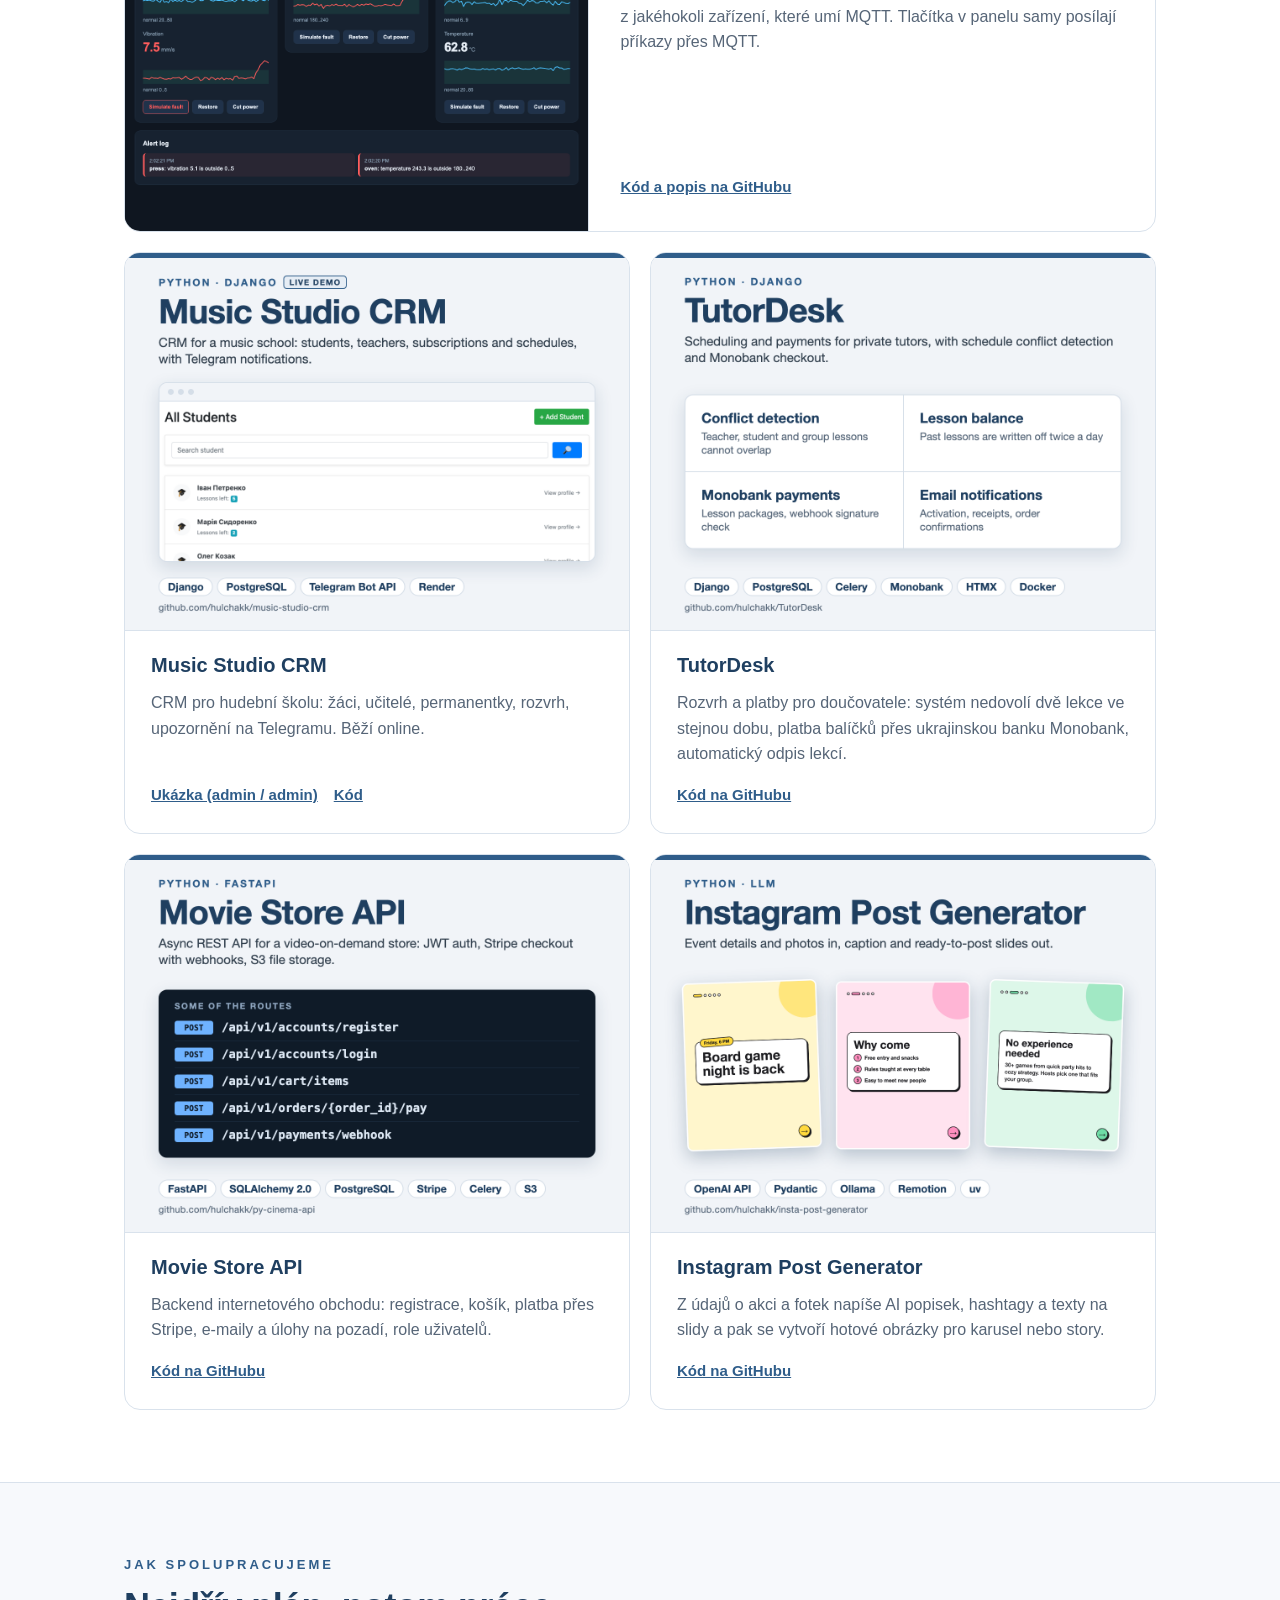
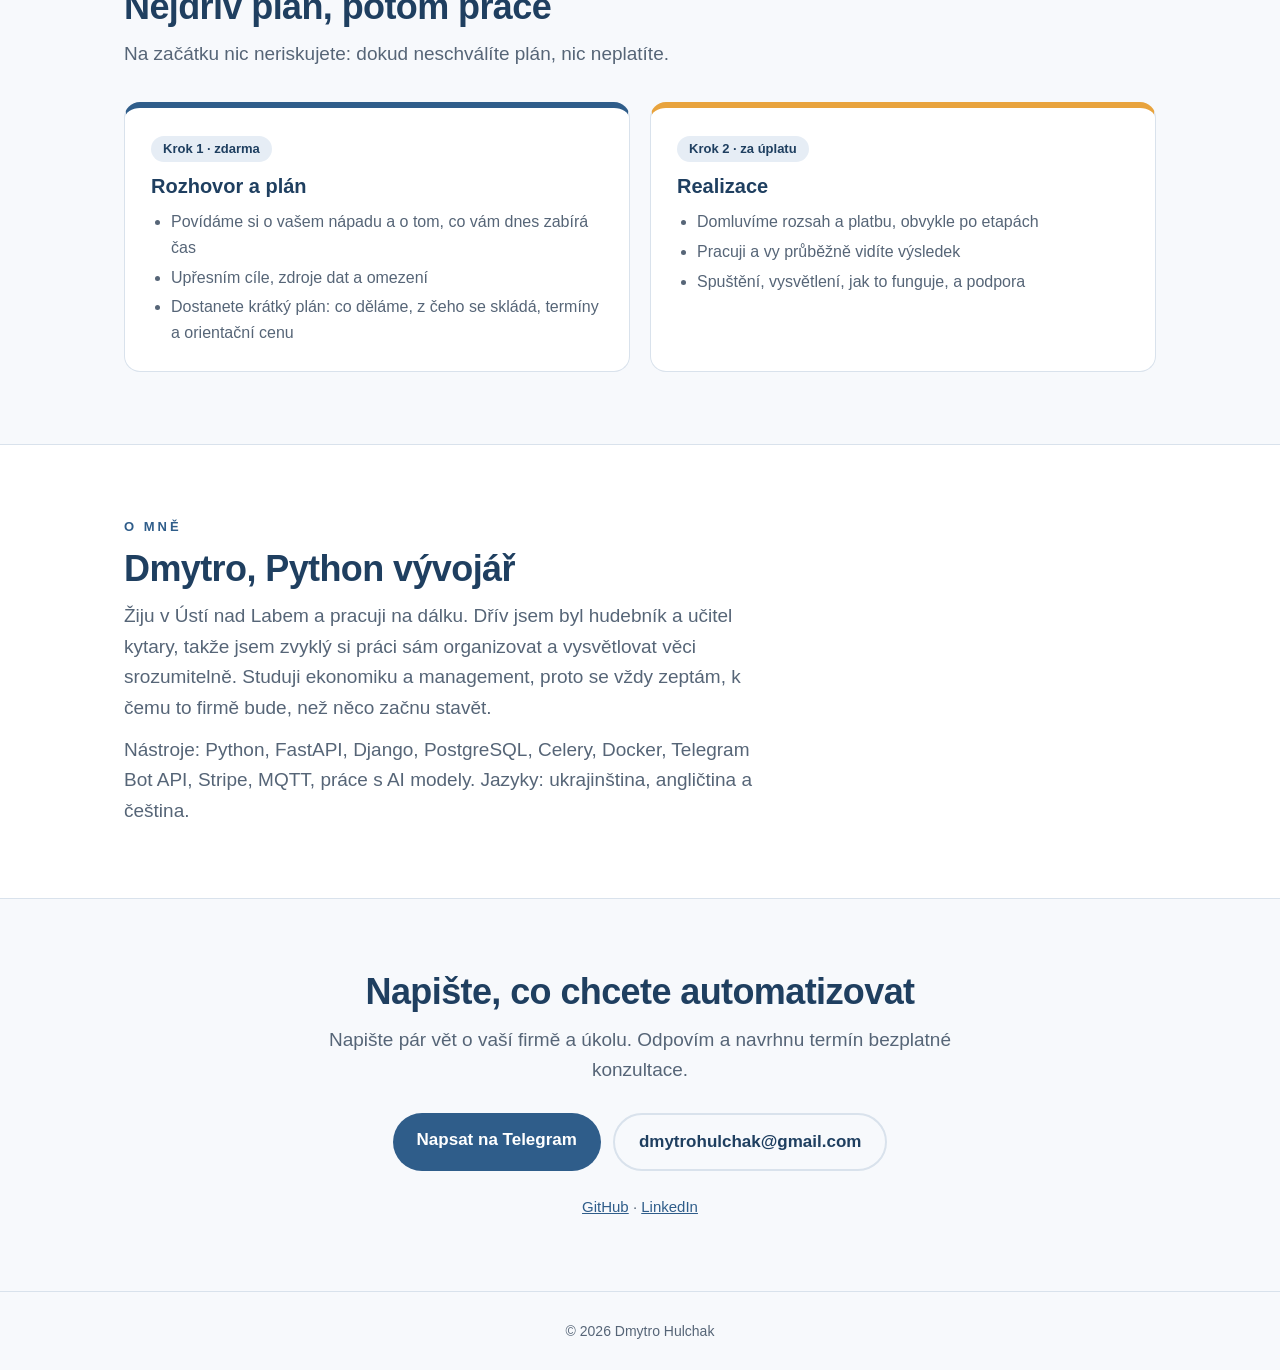
==== commit cdef8700: "feat(site): add mqtt dashboard case" ====
--- a/cs/index.html
+++ b/cs/index.html
@@ -64,7 +64,7 @@
         <h3>Automatizace zařízení</h3>
         <p><b>Problém:</b> hodnoty (teplota, vibrace, počitadla) se zapisují ručně a o poruše se dozvíte pozdě.</p>
         <p><b>Řešení:</b> sbírám data ze senzorů přes MQTT (Mosquitto, paho-mqtt), ukládám záznamy a posílám upozornění, když se něco vymkne normě.</p>
-        <p class="proof">Hodí se, pokud zařízení už data posílá nebo se k němu dá připojit senzor. <a href="https://github.com/hulchakk/mqtt-sensor-alerts">Ukázka na GitHubu</a> (simulované senzory).</p>
+        <p class="proof">Hodí se, pokud váš stroj nebo přístroj podporuje MQTT: připojím a nastavím ho. Pro jednoduché senzory mám základní znalosti C/C++ pro mikrokontroléry. <a href="https://github.com/hulchakk/mqtt-sensor-alerts">Ukázka s živým panelem</a>.</p>
       </div>
       <div class="card">
         <span class="tag">Studia, obchody, školy</span>
@@ -137,6 +137,14 @@
           <h3>Mluv: web jazykové školy</h3>
           <p>Online škola češtiny a konzultací k přijetí na české vysoké školy: popis služeb a cen, formulář poptávky, platba přes Monobank, uživatelský účet a platforma pro studenty. Běží online (v ukrajinštině).</p>
           <div class="links"><a href="https://mluv.space/">Otevřít web</a></div>
+        </div>
+      </div>
+      <div class="card case wide">
+        <img src="/img/mqtt-dashboard.png" style="object-fit:contain;background:#0f1620" alt="Panel pro sledování zařízení" width="1160" height="820" loading="lazy">
+        <div class="body">
+          <h3>Panel pro sledování zařízení (MQTT)</h3>
+          <p>Ukázka na simulovaných strojích: grafy v reálném čase, stav online/offline, záznam poruch a upozornění na Telegram. Přijímá data z jakéhokoli zařízení, které umí MQTT. Tlačítka v panelu samy posílají příkazy přes MQTT.</p>
+          <div class="links"><a href="https://github.com/hulchakk/mqtt-sensor-alerts">Kód a popis na GitHubu</a></div>
         </div>
       </div>
       <div class="card case">
